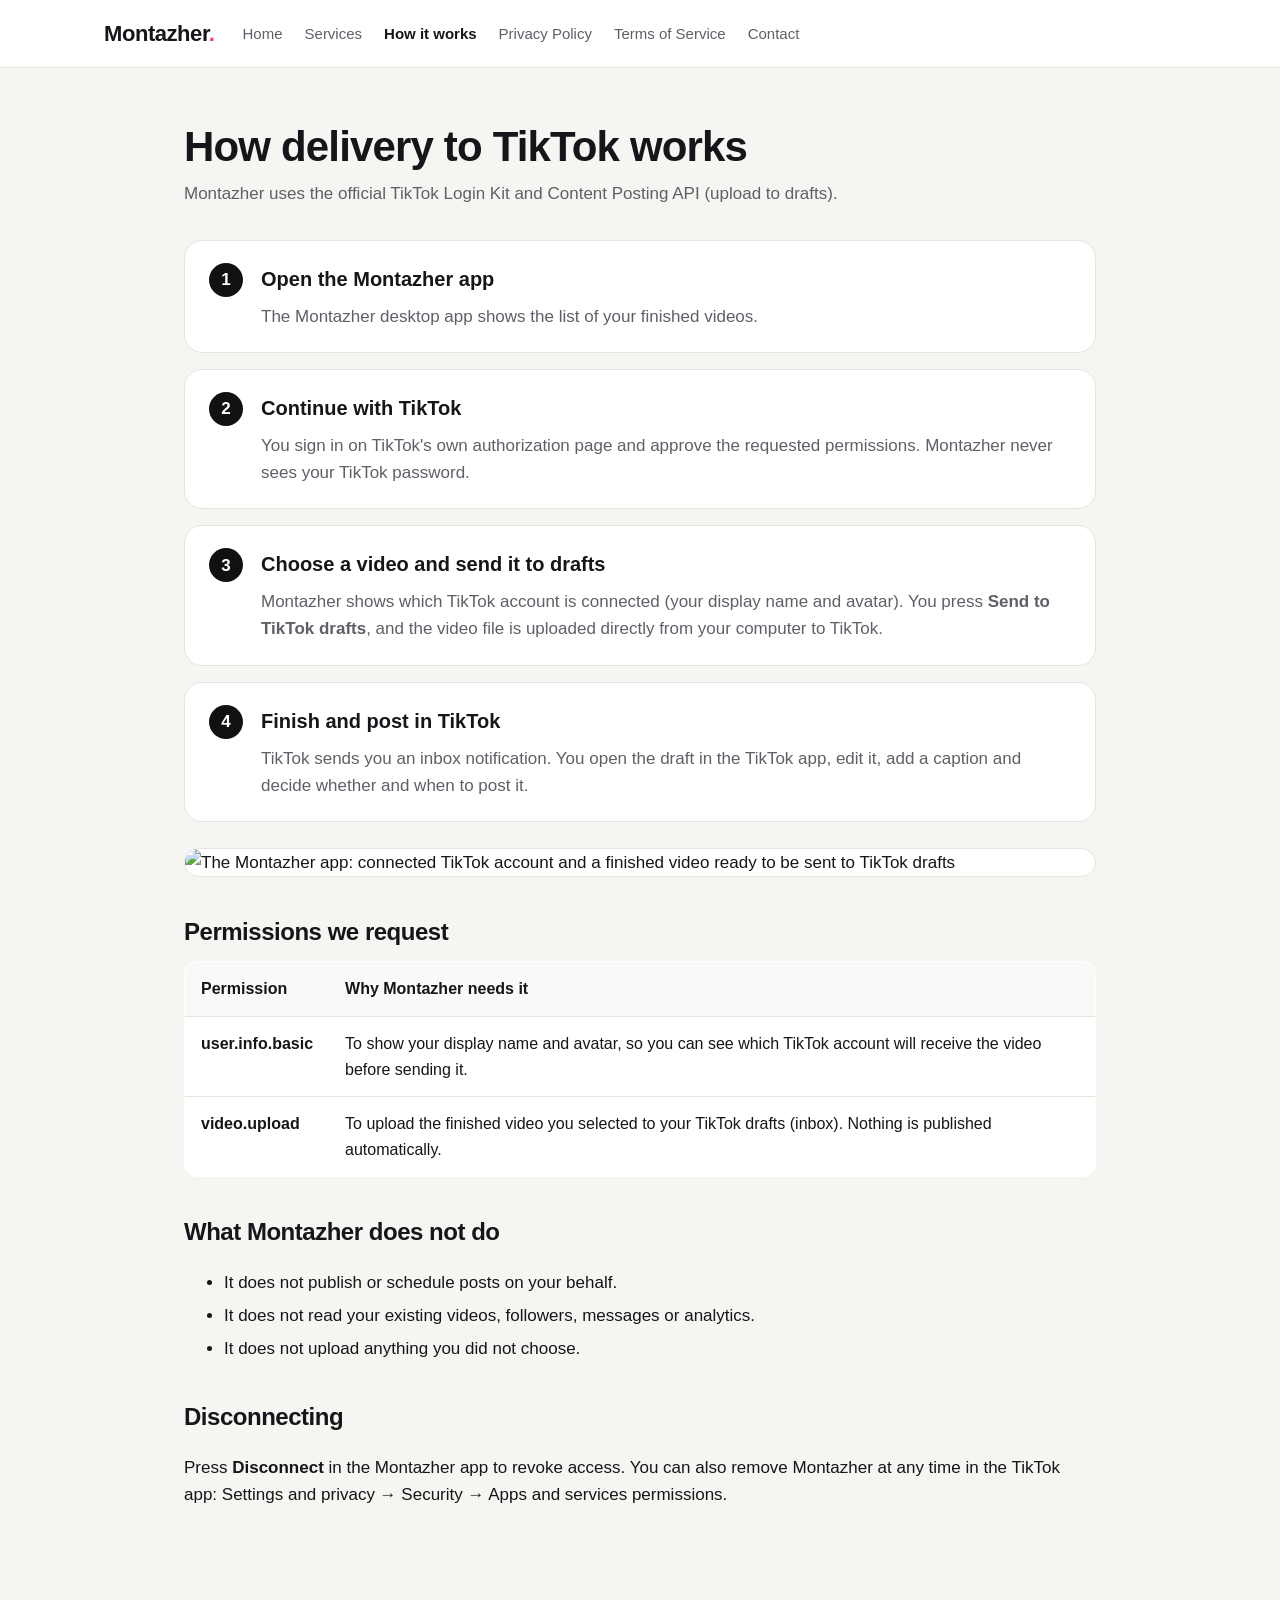
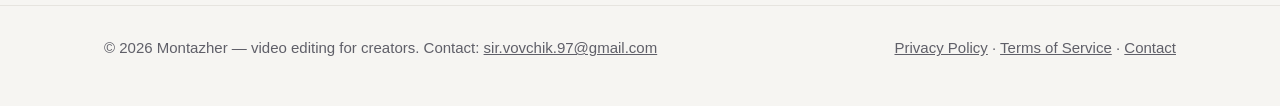
==== how-it-works.html @ 3abd1381 "Add files via upload" ====
<!doctype html>
<html lang="en"><head><meta charset="utf-8"><meta name="viewport" content="width=device-width,initial-scale=1">
<title>How delivery to TikTok works — Montazher</title><meta name="description" content="How Montazher delivers finished videos to TikTok drafts using TikTok Login Kit and the Content Posting API."><link rel="stylesheet" href="style.css">
<link rel="icon" href="data:image/svg+xml,%3Csvg xmlns='http://www.w3.org/2000/svg' viewBox='0 0 32 32'%3E%3Crect width='32' height='32' rx='8' fill='%23111114'/%3E%3Ctext x='16' y='22' font-family='Arial' font-weight='700' font-size='17' fill='%23fff' text-anchor='middle'%3EM%3C/text%3E%3C/svg%3E">
</head><body>
<header class="top"><div class="in"><a class="logo" href="index.html">Montazher<span>.</span></a><nav><a href="index.html">Home</a><a href="services.html">Services</a><a href="how-it-works.html" class="on">How it works</a><a href="privacy.html">Privacy Policy</a><a href="terms.html">Terms of Service</a><a href="contact.html">Contact</a></nav></div></header>

<main class="wrap doc" style="max-width:960px"><h1>How delivery to TikTok works</h1>
<p class="upd">Montazher uses the official TikTok Login Kit and Content Posting API (upload to drafts).</p>
<div class="steps">
<div class="step"><h3>Open the Montazher app</h3><p>The Montazher desktop app shows the list of your finished videos.</p></div>
<div class="step"><h3>Continue with TikTok</h3><p>You sign in on TikTok's own authorization page and approve the requested permissions. Montazher never sees your TikTok password.</p></div>
<div class="step"><h3>Choose a video and send it to drafts</h3><p>Montazher shows which TikTok account is connected (your display name and avatar). You press <b>Send to TikTok drafts</b>, and the video file is uploaded directly from your computer to TikTok.</p></div>
<div class="step"><h3>Finish and post in TikTok</h3><p>TikTok sends you an inbox notification. You open the draft in the TikTok app, edit it, add a caption and decide whether and when to post it.</p></div>
</div>
<div class="shot"><img src="app.png" alt="The Montazher app: connected TikTok account and a finished video ready to be sent to TikTok drafts"></div>
<h2>Permissions we request</h2>
<table><tr><th>Permission</th><th>Why Montazher needs it</th></tr>
<tr><td><b>user.info.basic</b></td><td>To show your display name and avatar, so you can see which TikTok account will receive the video before sending it.</td></tr>
<tr><td><b>video.upload</b></td><td>To upload the finished video you selected to your TikTok drafts (inbox). Nothing is published automatically.</td></tr></table>
<h2>What Montazher does not do</h2>
<ul><li>It does not publish or schedule posts on your behalf.</li><li>It does not read your existing videos, followers, messages or analytics.</li><li>It does not upload anything you did not choose.</li></ul>
<h2>Disconnecting</h2>
<p>Press <b>Disconnect</b> in the Montazher app to revoke access. You can also remove Montazher at any time in the TikTok app: Settings and privacy → Security → Apps and services permissions.</p>
</main>

<footer><div class="wrap"><div>© 2026 Montazher — video editing for creators. Contact: <a href="mailto:sir.vovchik.97@gmail.com">sir.vovchik.97@gmail.com</a></div><div><a href="privacy.html">Privacy Policy</a> · <a href="terms.html">Terms of Service</a> · <a href="contact.html">Contact</a></div></div></footer>
</body></html>
---- style.css ----
:root{--bg:#f6f5f2;--card:#fff;--ink:#16161a;--mute:#5f5f68;--line:#e6e4df;--brand:#ff3b5c;--dark:#111114}
*{box-sizing:border-box}html{-webkit-text-size-adjust:100%}
body{margin:0;background:var(--bg);color:var(--ink);font:17px/1.6 -apple-system,BlinkMacSystemFont,"Inter","Segoe UI",Roboto,sans-serif}
a{color:inherit}
.top{background:var(--card);border-bottom:1px solid var(--line);position:sticky;top:0;z-index:5}
.top .in{max-width:1120px;margin:0 auto;padding:16px 24px;display:flex;align-items:center;gap:28px;flex-wrap:wrap}
.logo{font-weight:800;font-size:22px;letter-spacing:-.02em;text-decoration:none}.logo span{color:var(--brand)}
nav{display:flex;gap:6px 22px;flex-wrap:wrap;font-size:15px}
nav a{text-decoration:none;color:var(--mute)}nav a:hover,nav a.on{color:var(--ink)}nav a.on{font-weight:650}
.wrap{max-width:1120px;margin:0 auto;padding:0 24px}
.hero{padding:84px 0 64px}.hero h1{font-size:clamp(36px,6vw,60px);line-height:1.05;letter-spacing:-.03em;margin:0 0 20px;max-width:820px}
.hero p{font-size:20px;color:var(--mute);max-width:680px;margin:0 0 30px}
.btn{display:inline-block;background:var(--dark);color:#fff;padding:13px 22px;border-radius:12px;text-decoration:none;font-weight:650}
.btn.ghost{background:transparent;color:var(--ink);border:1px solid var(--line);margin-left:8px}
section{padding:56px 0;border-top:1px solid var(--line)}
h2{font-size:32px;letter-spacing:-.02em;margin:0 0 14px}h3{font-size:20px;margin:0 0 8px}
.lead{color:var(--mute);max-width:720px;margin:0 0 30px}
.cards{display:grid;grid-template-columns:repeat(auto-fit,minmax(250px,1fr));gap:18px}
.card{background:var(--card);border:1px solid var(--line);border-radius:18px;padding:26px}
.card p{color:var(--mute);margin:0}.num{font-weight:800;color:var(--brand);font-size:14px;letter-spacing:.06em;margin-bottom:10px}
.steps{counter-reset:s;display:grid;gap:16px}
.step{background:var(--card);border:1px solid var(--line);border-radius:18px;padding:22px 26px 22px 76px;position:relative}
.step:before{counter-increment:s;content:counter(s);position:absolute;left:24px;top:22px;width:34px;height:34px;border-radius:50%;background:var(--dark);color:#fff;display:grid;place-items:center;font-weight:700}
.step p{margin:0;color:var(--mute)}
.shot{background:var(--card);border:1px solid var(--line);border-radius:18px;overflow:hidden;margin-top:26px}
.shot img{display:block;width:100%;height:auto}
table{border-collapse:collapse;width:100%;background:var(--card);border-radius:14px;overflow:hidden;border:1px solid var(--line)}
td,th{padding:14px 16px;border-bottom:1px solid var(--line);text-align:left;vertical-align:top;font-size:16px}th{background:#faf9f7}
.doc{max-width:820px;padding:56px 24px 40px}.doc h1{font-size:42px;line-height:1.1;letter-spacing:-.02em;margin:0 0 10px}
.doc .upd{color:var(--mute);margin:0 0 32px}.doc h2{font-size:24px;margin:36px 0 10px}.doc li{margin:6px 0}
.note{background:#fff7e8;border:1px solid #f3dfb5;border-radius:14px;padding:16px 20px}
footer{border-top:1px solid var(--line);margin-top:40px;padding:30px 0 46px;color:var(--mute);font-size:15px}
footer .wrap{display:flex;gap:10px 26px;flex-wrap:wrap;justify-content:space-between}
footer a{color:var(--mute)}
@media (max-width:640px){.hero{padding:52px 0 40px}.btn.ghost{margin:10px 0 0}section{padding:40px 0}}
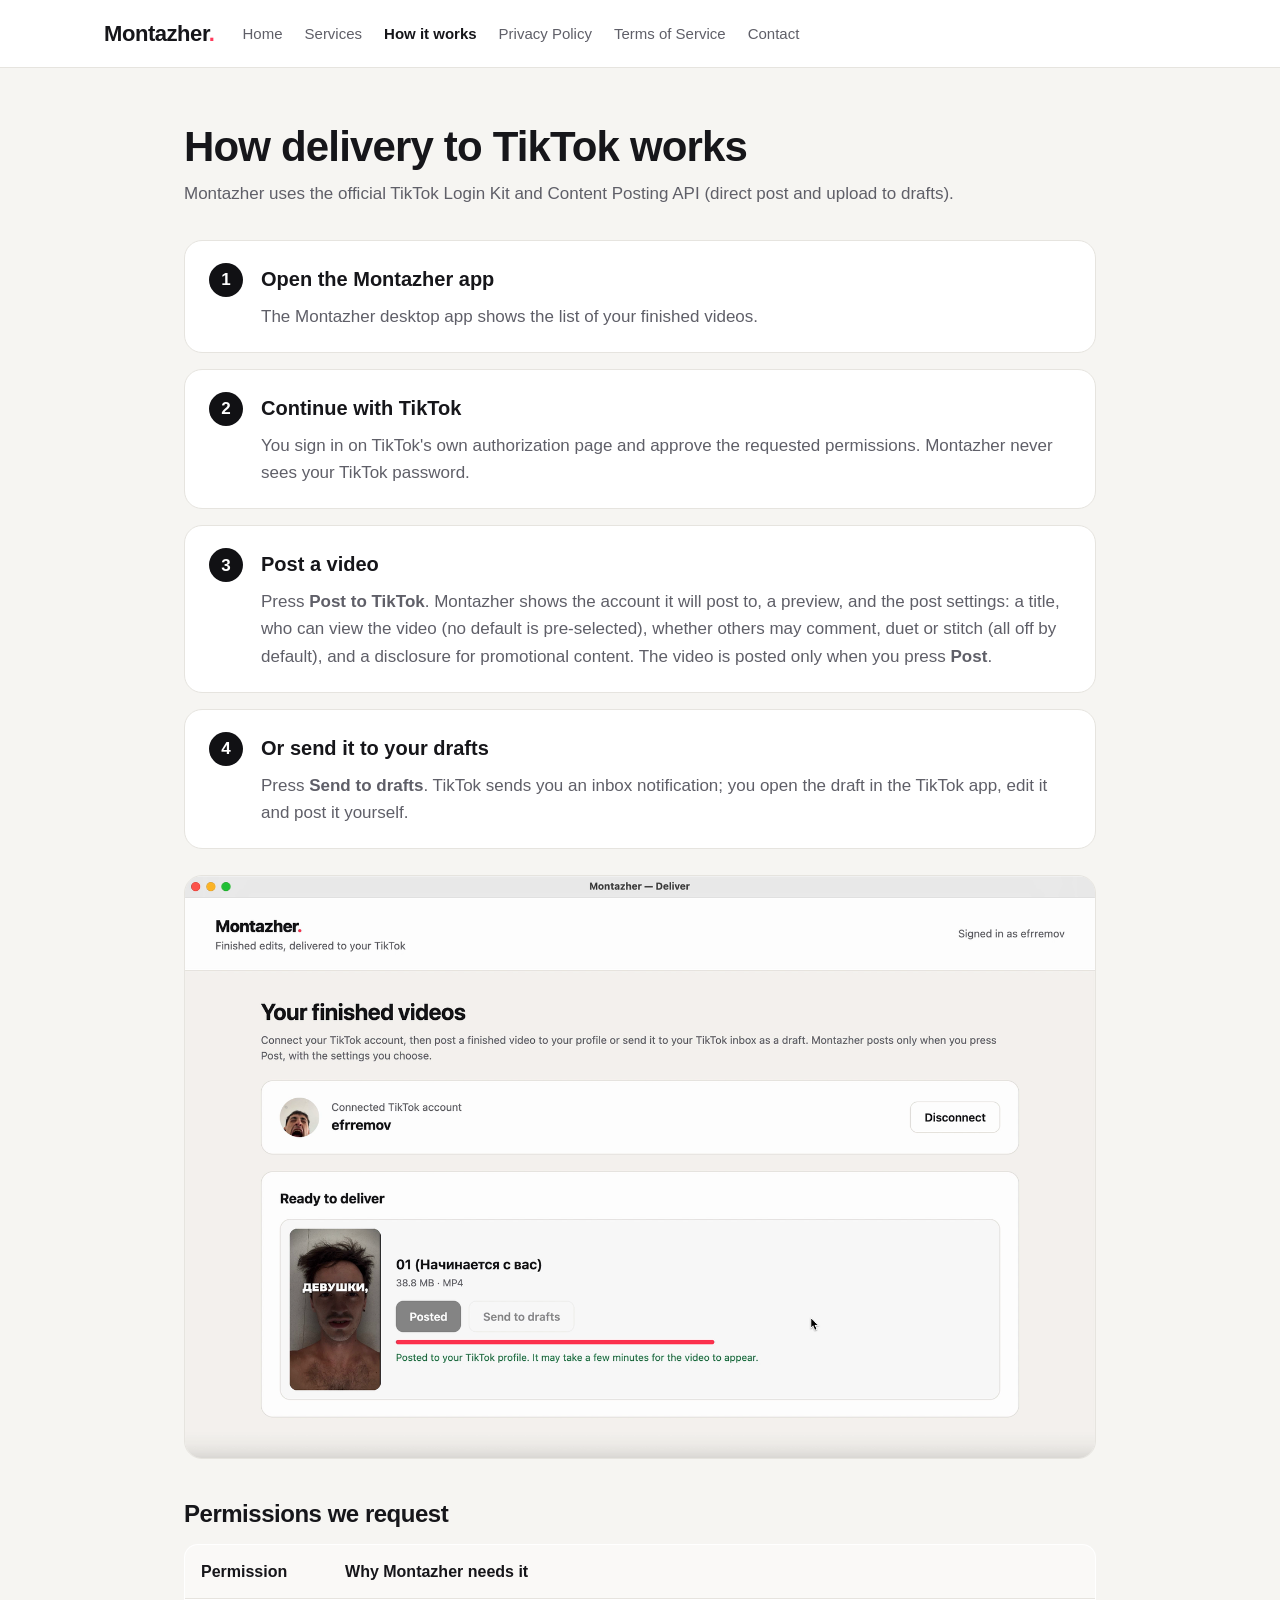
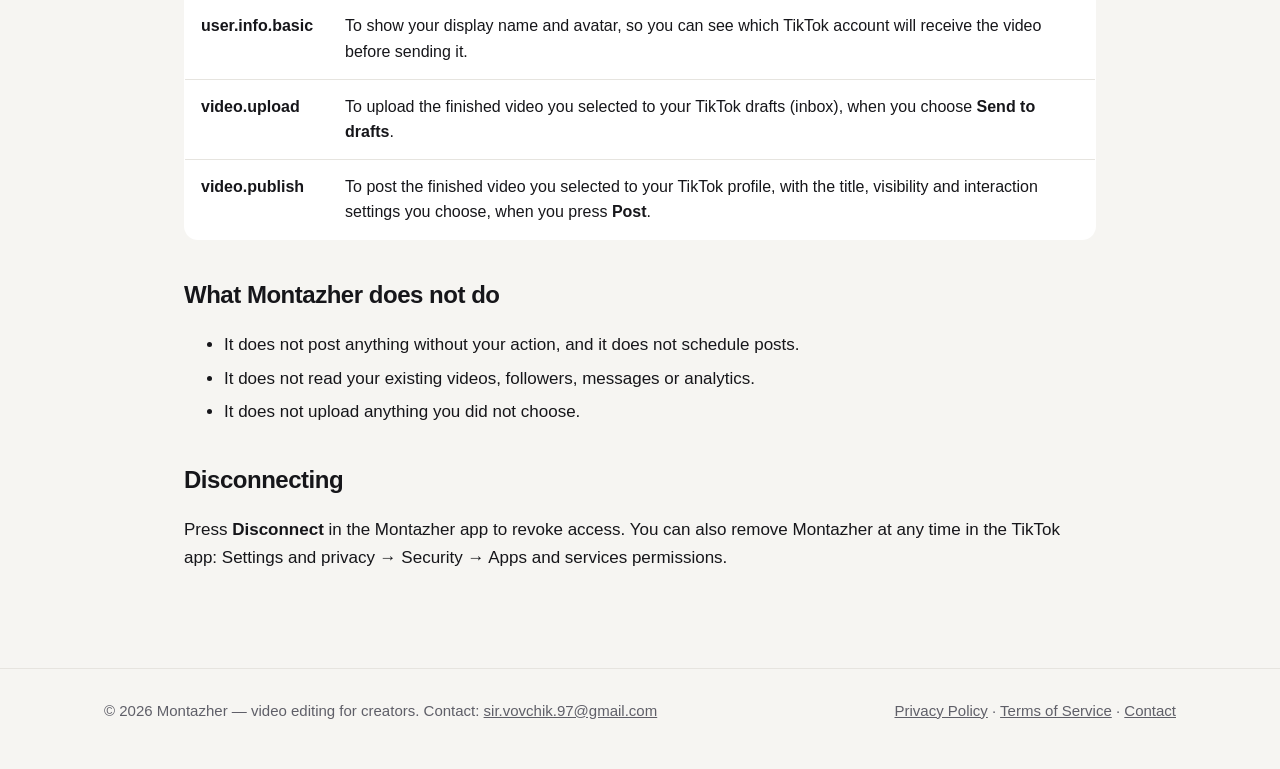
==== commit c7bf0ea1: "Add files via upload" ====
--- a/how-it-works.html
+++ b/how-it-works.html
@@ -6,20 +6,21 @@
 <header class="top"><div class="in"><a class="logo" href="index.html">Montazher<span>.</span></a><nav><a href="index.html">Home</a><a href="services.html">Services</a><a href="how-it-works.html" class="on">How it works</a><a href="privacy.html">Privacy Policy</a><a href="terms.html">Terms of Service</a><a href="contact.html">Contact</a></nav></div></header>
 
 <main class="wrap doc" style="max-width:960px"><h1>How delivery to TikTok works</h1>
-<p class="upd">Montazher uses the official TikTok Login Kit and Content Posting API (upload to drafts).</p>
+<p class="upd">Montazher uses the official TikTok Login Kit and Content Posting API (direct post and upload to drafts).</p>
 <div class="steps">
 <div class="step"><h3>Open the Montazher app</h3><p>The Montazher desktop app shows the list of your finished videos.</p></div>
 <div class="step"><h3>Continue with TikTok</h3><p>You sign in on TikTok's own authorization page and approve the requested permissions. Montazher never sees your TikTok password.</p></div>
-<div class="step"><h3>Choose a video and send it to drafts</h3><p>Montazher shows which TikTok account is connected (your display name and avatar). You press <b>Send to TikTok drafts</b>, and the video file is uploaded directly from your computer to TikTok.</p></div>
-<div class="step"><h3>Finish and post in TikTok</h3><p>TikTok sends you an inbox notification. You open the draft in the TikTok app, edit it, add a caption and decide whether and when to post it.</p></div>
+<div class="step"><h3>Post a video</h3><p>Press <b>Post to TikTok</b>. Montazher shows the account it will post to, a preview, and the post settings: a title, who can view the video (no default is pre-selected), whether others may comment, duet or stitch (all off by default), and a disclosure for promotional content. The video is posted only when you press <b>Post</b>.</p></div>
+<div class="step"><h3>Or send it to your drafts</h3><p>Press <b>Send to drafts</b>. TikTok sends you an inbox notification; you open the draft in the TikTok app, edit it and post it yourself.</p></div>
 </div>
 <div class="shot"><img src="app.png" alt="The Montazher app: connected TikTok account and a finished video ready to be sent to TikTok drafts"></div>
 <h2>Permissions we request</h2>
 <table><tr><th>Permission</th><th>Why Montazher needs it</th></tr>
 <tr><td><b>user.info.basic</b></td><td>To show your display name and avatar, so you can see which TikTok account will receive the video before sending it.</td></tr>
-<tr><td><b>video.upload</b></td><td>To upload the finished video you selected to your TikTok drafts (inbox). Nothing is published automatically.</td></tr></table>
+<tr><td><b>video.upload</b></td><td>To upload the finished video you selected to your TikTok drafts (inbox), when you choose <b>Send to drafts</b>.</td></tr>
+<tr><td><b>video.publish</b></td><td>To post the finished video you selected to your TikTok profile, with the title, visibility and interaction settings you choose, when you press <b>Post</b>.</td></tr></table>
 <h2>What Montazher does not do</h2>
-<ul><li>It does not publish or schedule posts on your behalf.</li><li>It does not read your existing videos, followers, messages or analytics.</li><li>It does not upload anything you did not choose.</li></ul>
+<ul><li>It does not post anything without your action, and it does not schedule posts.</li><li>It does not read your existing videos, followers, messages or analytics.</li><li>It does not upload anything you did not choose.</li></ul>
 <h2>Disconnecting</h2>
 <p>Press <b>Disconnect</b> in the Montazher app to revoke access. You can also remove Montazher at any time in the TikTok app: Settings and privacy → Security → Apps and services permissions.</p>
 </main>
